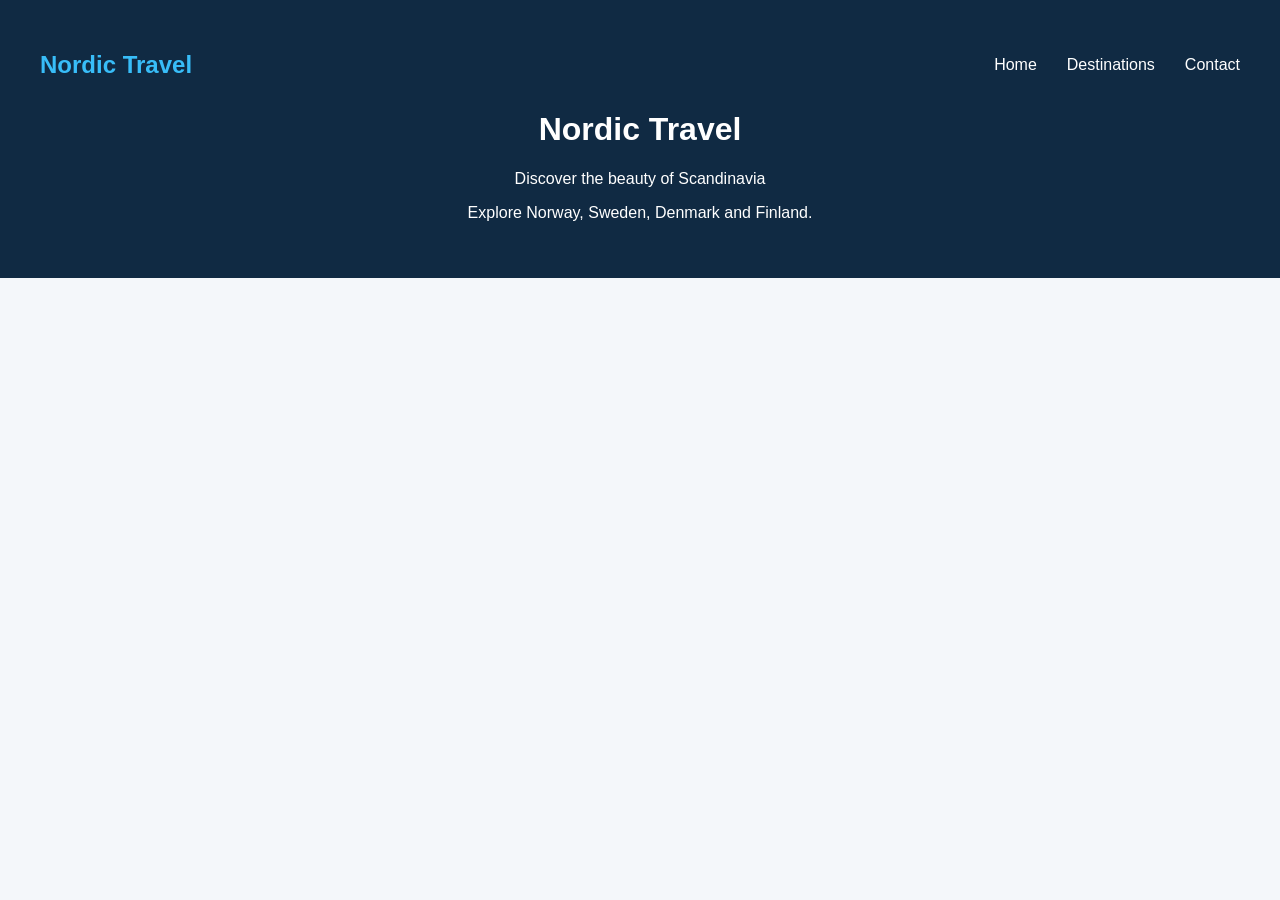
==== index.html @ cf6d8dc2 "Add responsive navigation bar" ====
<!DOCTYPE html>
<html lang="en">
<head>
    <meta charset="UTF-8">
    <meta name="viewport" content="width=device-width, initial-scale=1.0">
    <title>Nordic Travel</title>
    <link rel="stylesheet" href="style.css">
</head>
<body>
    <header>
       
        <nav class="navbar">
    <a href="#" class="logo">Nordic Travel</a>

    <ul class="nav-links">
        <li><a href="#">Home</a></li>
        <li><a href="#">Destinations</a></li>
        <li><a href="#">Contact</a></li>
    </ul>
</nav>
         <h1>Nordic Travel</h1>
        <p>Discover the beauty of Scandinavia</p>
        <p>Explore Norway, Sweden, Denmark and Finland.</p>
    </header>
</body>
</html>
---- style.css ----
body {
    background-color: #f4f7fa;
    font-family: Arial, sans-serif;
    margin: 0;
}

header {
    background-color: #102a43;
    color: white;
    padding: 40px;
    text-align: center;
}
.navbar {
    display: flex;
    justify-content: space-between;
    align-items: center;
}

.logo {
    color: #38bdf8;
    font-size: 24px;
    font-weight: bold;
    text-decoration: none;
}

.nav-links {
    display: flex;
    gap: 30px;
    list-style: none;
}

.nav-links a {
    color: white;
    text-decoration: none;
}
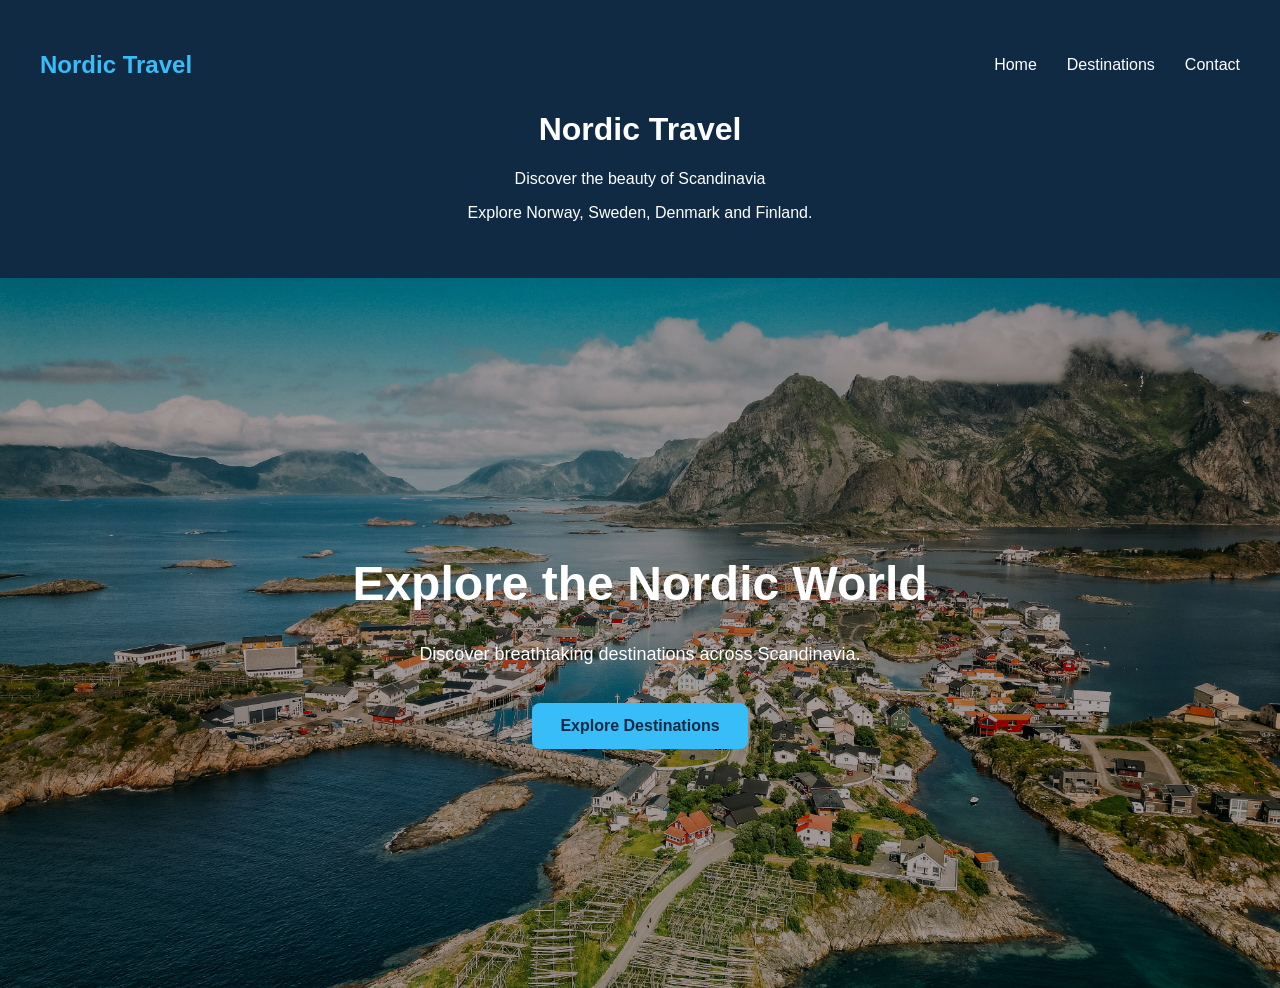
==== commit 6ecdf956: "Add hero section with background image and button" ====
--- a/index.html
+++ b/index.html
@@ -22,5 +22,17 @@
         <p>Discover the beauty of Scandinavia</p>
         <p>Explore Norway, Sweden, Denmark and Finland.</p>
     </header>
+
+    <main>
+    <section class="hero">
+        <h1>Explore the Nordic World</h1>
+        <p>Discover breathtaking destinations across Scandinavia.</p>
+        <a href="#destinations" class="hero-btn">
+            Explore Destinations
+        </a>
+    </section>
+</main>
+
+
 </body>
 </html>
--- a/style.css
+++ b/style.css
@@ -32,4 +32,60 @@
 .nav-links a {
     color: white;
     text-decoration: none;
+}
+
+@media (max-width: 600px) {
+    .navbar {
+        flex-direction: column;
+        gap: 15px;
+    }
+
+    .nav-links {
+        padding: 0;
+        gap: 15px;
+    }
+}
+
+.hero {
+    min-height: 70vh;
+    background: linear-gradient(
+        rgba(0, 0, 0, 0.35),
+        rgba(0, 0, 0, 0.35)
+    ), url("images/norway.jpg");
+
+    background-size: cover;
+    background-position: center;
+
+    display: flex;
+    flex-direction: column;
+    justify-content: center;
+    align-items: center;
+    text-align: center;
+
+    color: white;
+    padding: 40px 20px;
+}
+
+.hero h1 {
+    font-size: 48px;
+    margin-bottom: 15px;
+}
+
+.hero p {
+    font-size: 18px;
+}
+
+.hero-btn {
+    background-color: #38bdf8;
+    color: #102a43;
+    padding: 14px 28px;
+    border-radius: 8px;
+    text-decoration: none;
+    font-weight: bold;
+    margin-top: 20px;
+    transition: background-color 0.3s ease;
+}
+
+.hero-btn:hover {
+    background-color: #0ea5e9;
 }
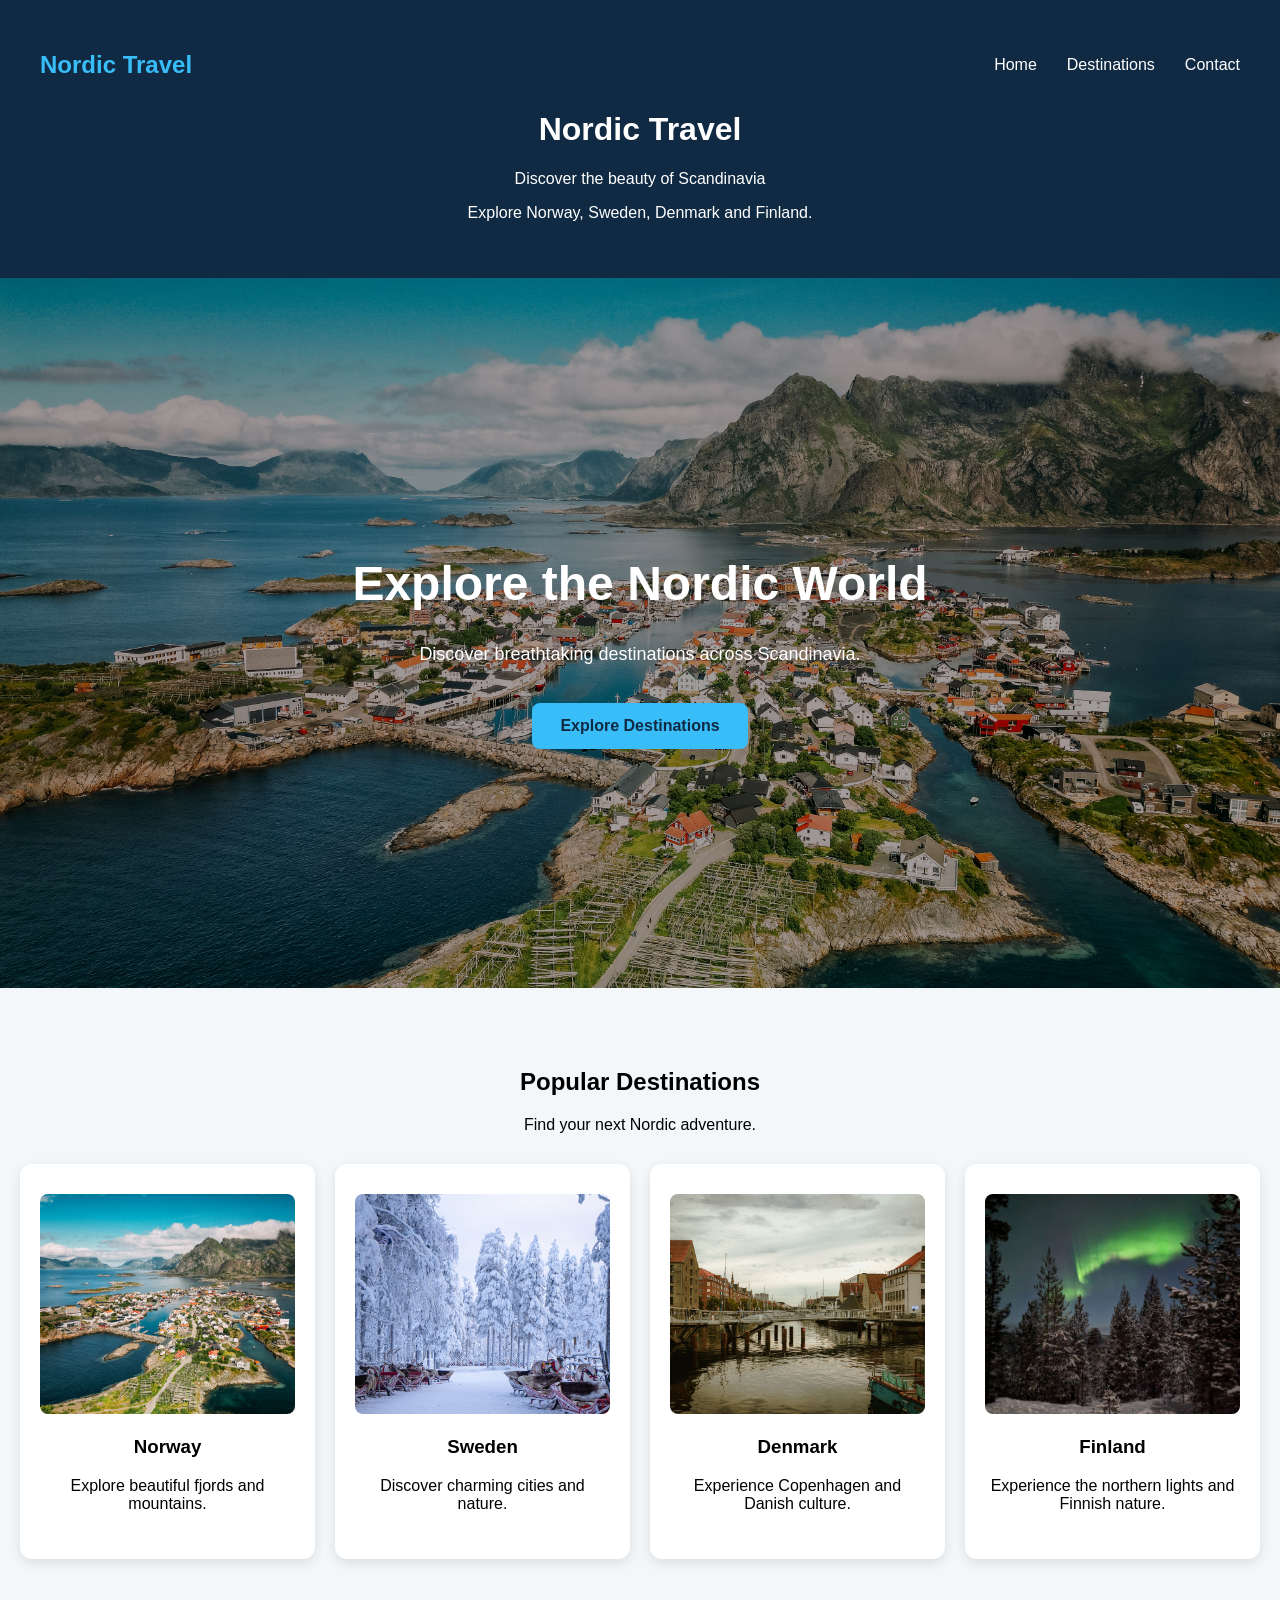
==== commit d8429968: "Add destination cards with images and hover effects" ====
--- a/index.html
+++ b/index.html
@@ -31,6 +31,36 @@
             Explore Destinations
         </a>
     </section>
+    <section id="destinations" class="destinations">
+    <h2>Popular Destinations</h2>
+    <p>Find your next Nordic adventure.</p>
+
+    <div class="destination-grid">
+        <article class="destination-card">
+            <img src="images/norway.jpg" alt="Norwegian fjord landscape">
+            <h3>Norway</h3>
+            <p>Explore beautiful fjords and mountains.</p>
+        </article>
+
+        <article class="destination-card">
+             <img src="images/sweden.jpg" alt="Stockholm city in Sweden">
+            <h3>Sweden</h3>
+            <p>Discover charming cities and nature.</p>
+        </article>
+
+        <article class="destination-card">
+                <img src="images/denmark.jpg" alt="Copenhagen in Denmark">
+            <h3>Denmark</h3>
+            <p>Experience Copenhagen and Danish culture.</p>
+        </article>
+
+        <article class="destination-card">
+        <img src="images/finland.jpg" alt="Finnish winter landscape">
+        <h3>Finland</h3>
+        <p>Experience the northern lights and Finnish nature.</p>
+    </article>
+    </div>
+</section>
 </main>
 
 
--- a/style.css
+++ b/style.css
@@ -88,4 +88,53 @@
 
 .hero-btn:hover {
     background-color: #0ea5e9;
+}
+
+.destinations {
+    padding: 60px 20px;
+    text-align: center;
+    background-color: #f4f7fa;
+}
+
+.destination-grid {
+    display: grid;
+    grid-template-columns: repeat(4, 1fr);
+    gap: 20px;
+    margin-top: 30px;
+}
+
+.destination-card {
+    background-color: white;
+    padding: 30px 20px;
+    border-radius: 12px;
+    box-shadow: 0 4px 12px rgba(0, 0, 0, 0.1);
+}
+
+@media (max-width: 900px) {
+    .destination-grid {
+        grid-template-columns: repeat(2, 1fr);
+    }
+}
+
+@media (max-width: 600px) {
+    .destination-grid {
+        grid-template-columns: 1fr;
+    }
+}
+
+.destination-card img {
+    width: 100%;
+    height: 220px;
+    object-fit: cover;
+    border-radius: 8px;
+}
+
+.destination-card {
+    transition: transform 0.3s ease, box-shadow 0.3s ease;
+    cursor: pointer;
+}
+
+.destination-card:hover {
+    transform: translateY(-8px);
+    box-shadow: 0 12px 24px rgba(0, 0, 0, 0.2);
 }
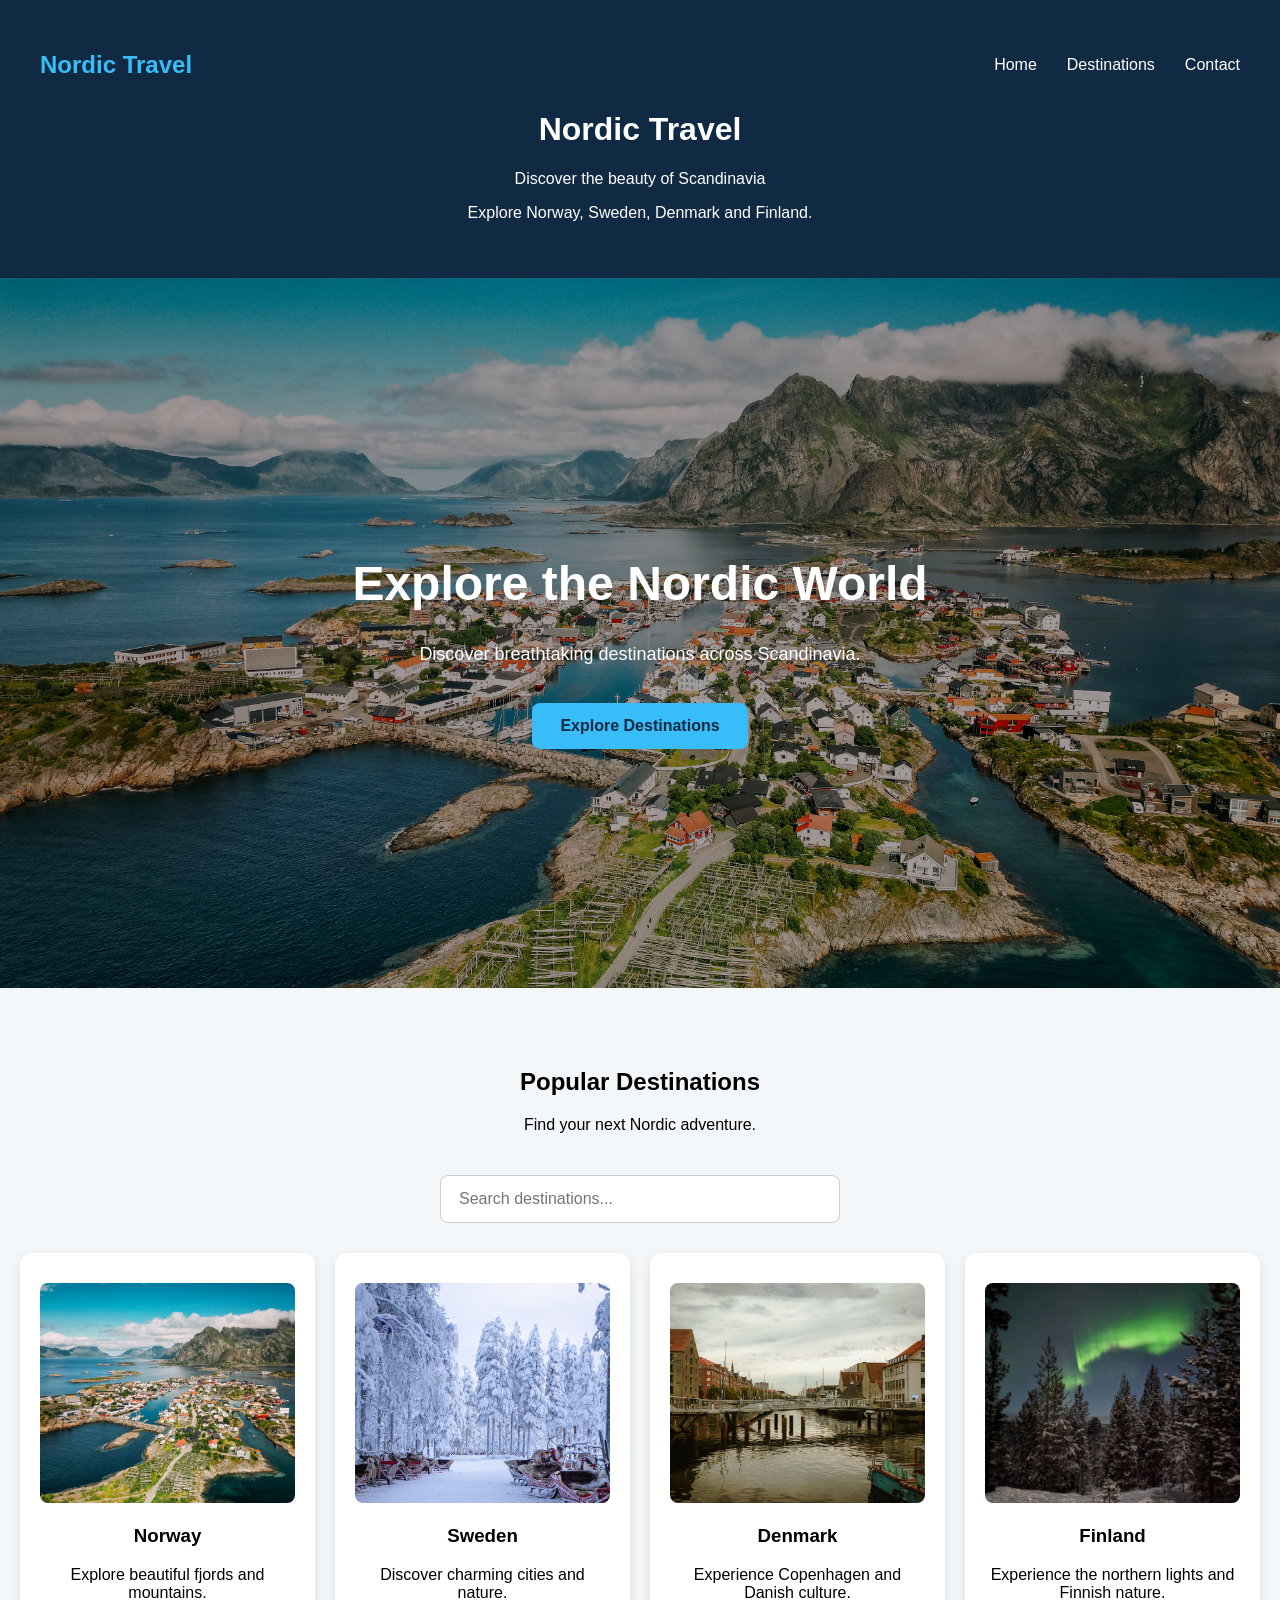
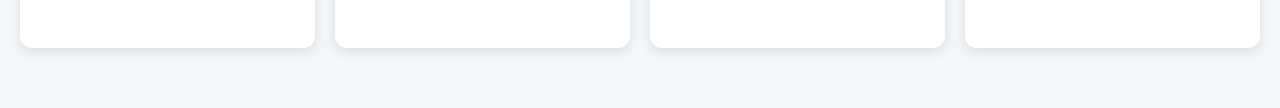
==== commit aece43d6: "Add destination search and empty state" ====
--- a/index.html
+++ b/index.html
@@ -35,6 +35,13 @@
     <h2>Popular Destinations</h2>
     <p>Find your next Nordic adventure.</p>
 
+    <input
+    type="search"
+    id="searchInput"
+    placeholder="Search destinations..."
+    aria-label="Search destinations"
+      >
+
     <div class="destination-grid">
         <article class="destination-card">
             <img src="images/norway.jpg" alt="Norwegian fjord landscape">
@@ -60,9 +67,14 @@
         <p>Experience the northern lights and Finnish nature.</p>
     </article>
     </div>
+   
+    <p id="noResults" hidden>
+    No destinations found. Try another country.
+</p>
+
 </section>
 </main>
 
-
+<script src="script.js"></script>
 </body>
 </html>
--- a/style.css
+++ b/style.css
@@ -137,4 +137,19 @@
 .destination-card:hover {
     transform: translateY(-8px);
     box-shadow: 0 12px 24px rgba(0, 0, 0, 0.2);
+}
+
+#searchInput {
+    width: 100%;
+    max-width: 400px;
+    padding: 14px 18px;
+    margin-top: 25px;
+    border: 1px solid #ccc;
+    border-radius: 8px;
+    font-size: 16px;
+}
+
+#searchInput:focus {
+    outline: 2px solid #38bdf8;
+    border-color: #38bdf8;
 }
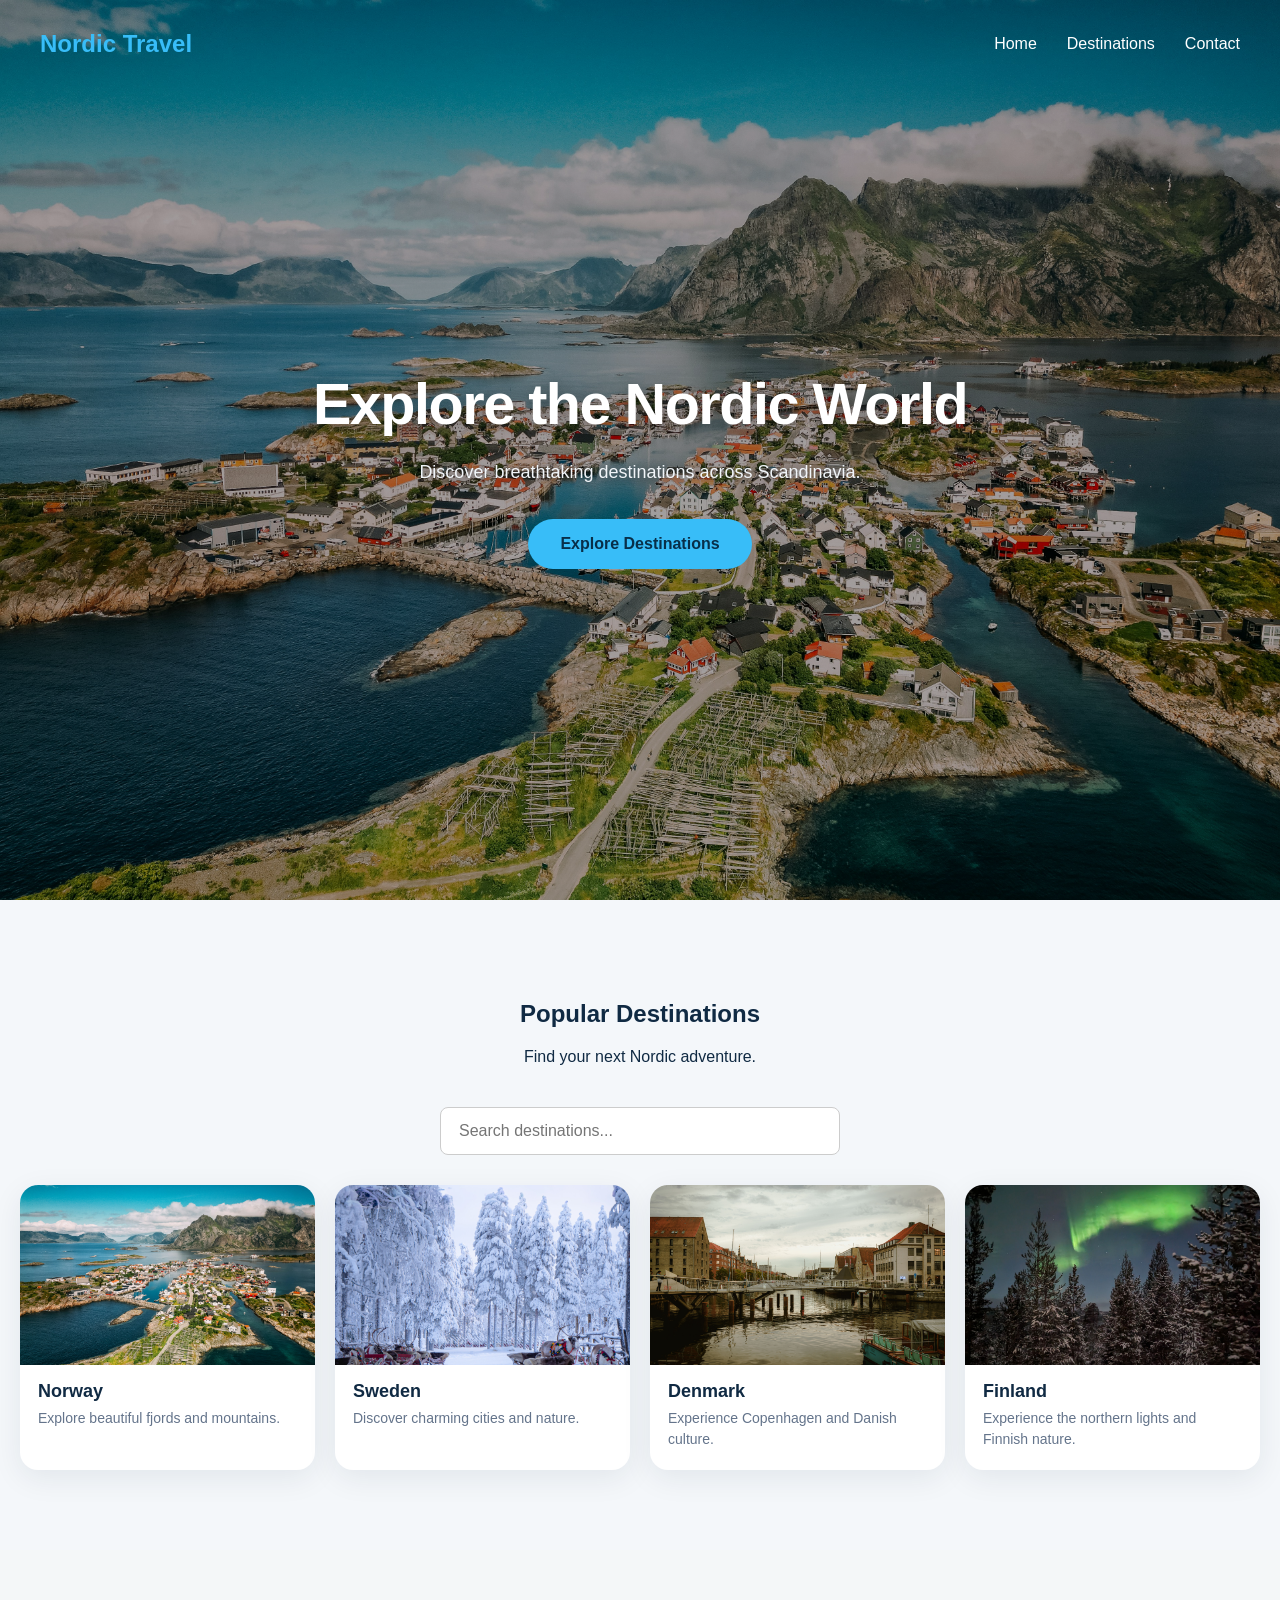
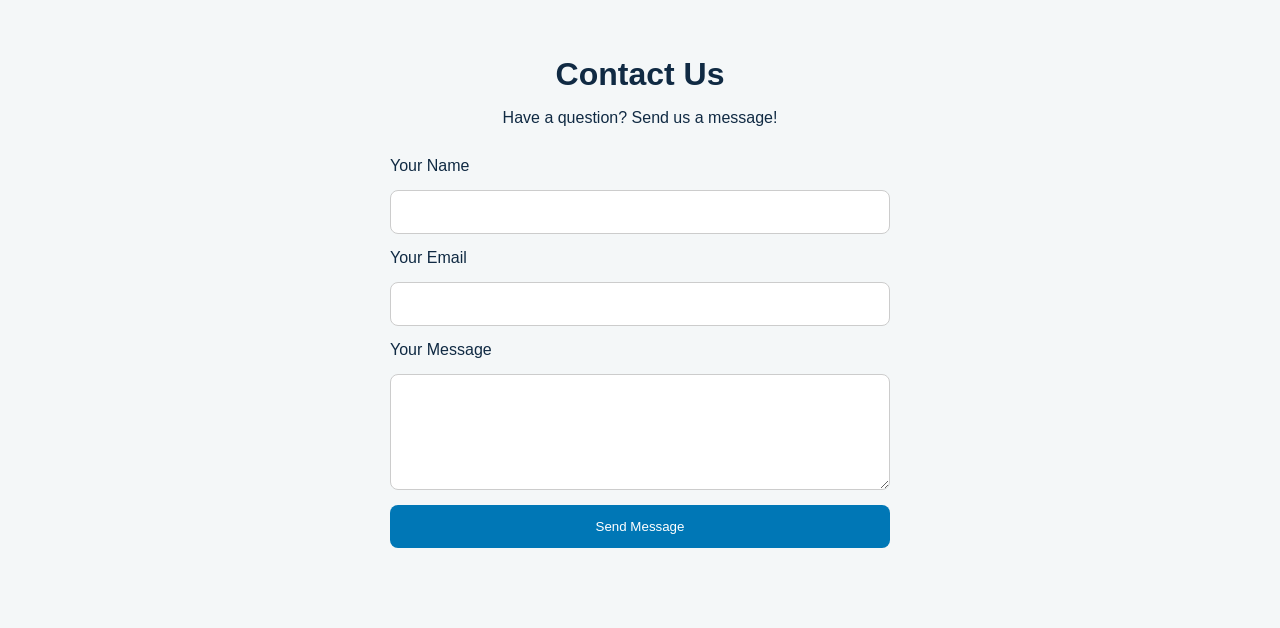
==== commit b6e0c014: "Add destination search, contact form and improve UI" ====
--- a/index.html
+++ b/index.html
@@ -18,9 +18,6 @@
         <li><a href="#">Contact</a></li>
     </ul>
 </nav>
-         <h1>Nordic Travel</h1>
-        <p>Discover the beauty of Scandinavia</p>
-        <p>Explore Norway, Sweden, Denmark and Finland.</p>
     </header>
 
     <main>
@@ -73,6 +70,28 @@
 </p>
 
 </section>
+
+<section id="contact" class="contact">
+    <h2>Contact Us</h2>
+    <p>Have a question? Send us a message!</p>
+
+    <form id="contactForm">
+        <label for="name">Your Name</label>
+        <input type="text" id="name" required>
+
+        <label for="email">Your Email</label>
+        <input type="email" id="email" required>
+
+        <label for="message">Your Message</label>
+        <textarea id="message" rows="5" required></textarea>
+
+        <button type="submit">Send Message</button>
+    </form>
+    
+    <p id="formSuccess" hidden>
+    Thank you! Your message has been received.
+</p>
+</section>
 </main>
 
 <script src="script.js"></script>
--- a/style.css
+++ b/style.css
@@ -1,15 +1,31 @@
+
+/* GENERAL */
+* {
+    box-sizing: border-box;
+}
+
+html {
+    scroll-behavior: smooth;
+}
+
 body {
+    margin: 0;
+    font-family: Arial, sans-serif;
     background-color: #f4f7fa;
-    font-family: Arial, sans-serif;
-    margin: 0;
-}
-
+    color: #102a43;
+}
+
+/* NAVIGATION */
 header {
-    background-color: #102a43;
-    color: white;
-    padding: 40px;
-    text-align: center;
-}
+    position: absolute;
+    top: 0;
+    left: 0;
+    width: 100%;
+    z-index: 10;
+    padding: 30px 40px;
+    background: transparent;
+}
+
 .navbar {
     display: flex;
     justify-content: space-between;
@@ -26,32 +42,30 @@
 .nav-links {
     display: flex;
     gap: 30px;
+    padding: 0;
+    margin: 0;
     list-style: none;
 }
 
 .nav-links a {
     color: white;
     text-decoration: none;
-}
-
-@media (max-width: 600px) {
-    .navbar {
-        flex-direction: column;
-        gap: 15px;
-    }
-
-    .nav-links {
-        padding: 0;
-        gap: 15px;
-    }
-}
-
+    transition: color 0.3s ease;
+}
+
+.nav-links a:hover {
+    color: #38bdf8;
+}
+
+/* HERO */
 .hero {
-    min-height: 70vh;
-    background: linear-gradient(
-        rgba(0, 0, 0, 0.35),
-        rgba(0, 0, 0, 0.35)
-    ), url("images/norway.jpg");
+    min-height: 100vh;
+    background:
+        linear-gradient(
+            rgba(0, 0, 0, 0.35),
+            rgba(0, 0, 0, 0.35)
+        ),
+        url("images/norway.jpg");
 
     background-size: cover;
     background-position: center;
@@ -60,85 +74,102 @@
     flex-direction: column;
     justify-content: center;
     align-items: center;
+
+    padding: 120px 24px 80px;
     text-align: center;
-
     color: white;
-    padding: 40px 20px;
 }
 
 .hero h1 {
-    font-size: 48px;
-    margin-bottom: 15px;
+    font-size: clamp(36px, 4.5vw, 64px);
+    font-weight: 700;
+    line-height: 1.15;
+    letter-spacing: -1.5px;
+    max-width: 900px;
+    margin: 0 0 20px;
+    text-shadow: 0 3px 18px rgba(0, 0, 0, 0.35);
 }
 
 .hero p {
     font-size: 18px;
+    line-height: 1.7;
+    color: #f1f5f9;
+    margin: 0 0 32px;
+    text-shadow: 0 2px 10px rgba(0, 0, 0, 0.45);
 }
 
 .hero-btn {
+    display: inline-block;
+    padding: 16px 32px;
+    border-radius: 50px;
     background-color: #38bdf8;
-    color: #102a43;
-    padding: 14px 28px;
-    border-radius: 8px;
+    color: #082f49;
+    font-weight: 700;
     text-decoration: none;
-    font-weight: bold;
-    margin-top: 20px;
-    transition: background-color 0.3s ease;
+    transition: all 0.3s ease;
 }
 
 .hero-btn:hover {
-    background-color: #0ea5e9;
-}
-
+    background-color: white;
+    transform: translateY(-3px);
+    box-shadow: 0 10px 25px rgba(0, 0, 0, 0.2);
+}
+
+/* DESTINATIONS */
 .destinations {
-    padding: 60px 20px;
+    padding: 80px 20px;
     text-align: center;
     background-color: #f4f7fa;
 }
 
 .destination-grid {
     display: grid;
-    grid-template-columns: repeat(4, 1fr);
+    grid-template-columns: repeat(4, minmax(0, 1fr));
     gap: 20px;
     margin-top: 30px;
 }
 
 .destination-card {
-    background-color: white;
-    padding: 30px 20px;
-    border-radius: 12px;
-    box-shadow: 0 4px 12px rgba(0, 0, 0, 0.1);
-}
-
-@media (max-width: 900px) {
-    .destination-grid {
-        grid-template-columns: repeat(2, 1fr);
-    }
-}
-
-@media (max-width: 600px) {
-    .destination-grid {
-        grid-template-columns: 1fr;
-    }
+    min-width: 0;
+    overflow: hidden;
+    background: #ffffff;
+    border-radius: 18px;
+    box-shadow: 0 8px 30px rgba(16, 42, 67, 0.08);
+    text-align: left;
+    transition: transform 0.3s ease, box-shadow 0.3s ease;
 }
 
 .destination-card img {
-    width: 100%;
-    height: 220px;
+    display: block;
+    width: 100%;
+    height: 180px;
     object-fit: cover;
-    border-radius: 8px;
-}
-
-.destination-card {
-    transition: transform 0.3s ease, box-shadow 0.3s ease;
-    cursor: pointer;
+    transition: transform 0.5s ease;
+}
+
+.destination-card h3 {
+    font-size: 18px;
+    color: #102a43;
+    margin: 16px 18px 6px;
+}
+
+.destination-card p {
+    font-size: 14px;
+    line-height: 1.5;
+    color: #64748b;
+    margin: 0 18px 20px;
 }
 
 .destination-card:hover {
-    transform: translateY(-8px);
-    box-shadow: 0 12px 24px rgba(0, 0, 0, 0.2);
-}
-
+    transform: translateY(-4px);
+     box-shadow: 0 10px 25px rgba(16, 42, 67, 0.12);
+}
+
+.destination-card:hover img {
+    transform: scale(1.02);
+}
+
+/* SEARCH */
 #searchInput {
     width: 100%;
     max-width: 400px;
@@ -152,4 +183,80 @@
 #searchInput:focus {
     outline: 2px solid #38bdf8;
     border-color: #38bdf8;
-}+}
+
+/* CONTACT */
+.contact {
+    padding: 80px 20px;
+    background-color: #f4f7f8;
+    text-align: center;
+}
+
+.contact h2 {
+    font-size: 32px;
+    margin-bottom: 15px;
+}
+
+.contact form {
+    max-width: 500px;
+    margin: 30px auto 0;
+    display: flex;
+    flex-direction: column;
+    gap: 15px;
+    text-align: left;
+}
+
+.contact input,
+.contact textarea {
+    width: 100%;
+    padding: 12px;
+    border: 1px solid #ccc;
+    border-radius: 8px;
+    font: inherit;
+}
+
+.contact button {
+    padding: 14px;
+    background-color: #0077b6;
+    color: white;
+    border: none;
+    border-radius: 8px;
+    cursor: pointer;
+    transition: background-color 0.3s ease;
+}
+
+.contact button:hover {
+    background-color: #005f8f;
+}
+
+/* RESPONSIVE */
+@media (max-width: 900px) {
+    .destination-grid {
+        grid-template-columns: repeat(2, minmax(0, 1fr));
+    }
+}
+
+@media (max-width: 600px) {
+    header {
+        padding: 20px;
+    }
+
+    .navbar {
+        flex-direction: column;
+        gap: 15px;
+    }
+
+    .nav-links {
+        gap: 15px;
+        flex-wrap: wrap;
+        justify-content: center;
+    }
+
+    .hero h1 {
+        letter-spacing: -0.5px;
+    }
+
+    .destination-grid {
+        grid-template-columns: 1fr;
+    }
+}
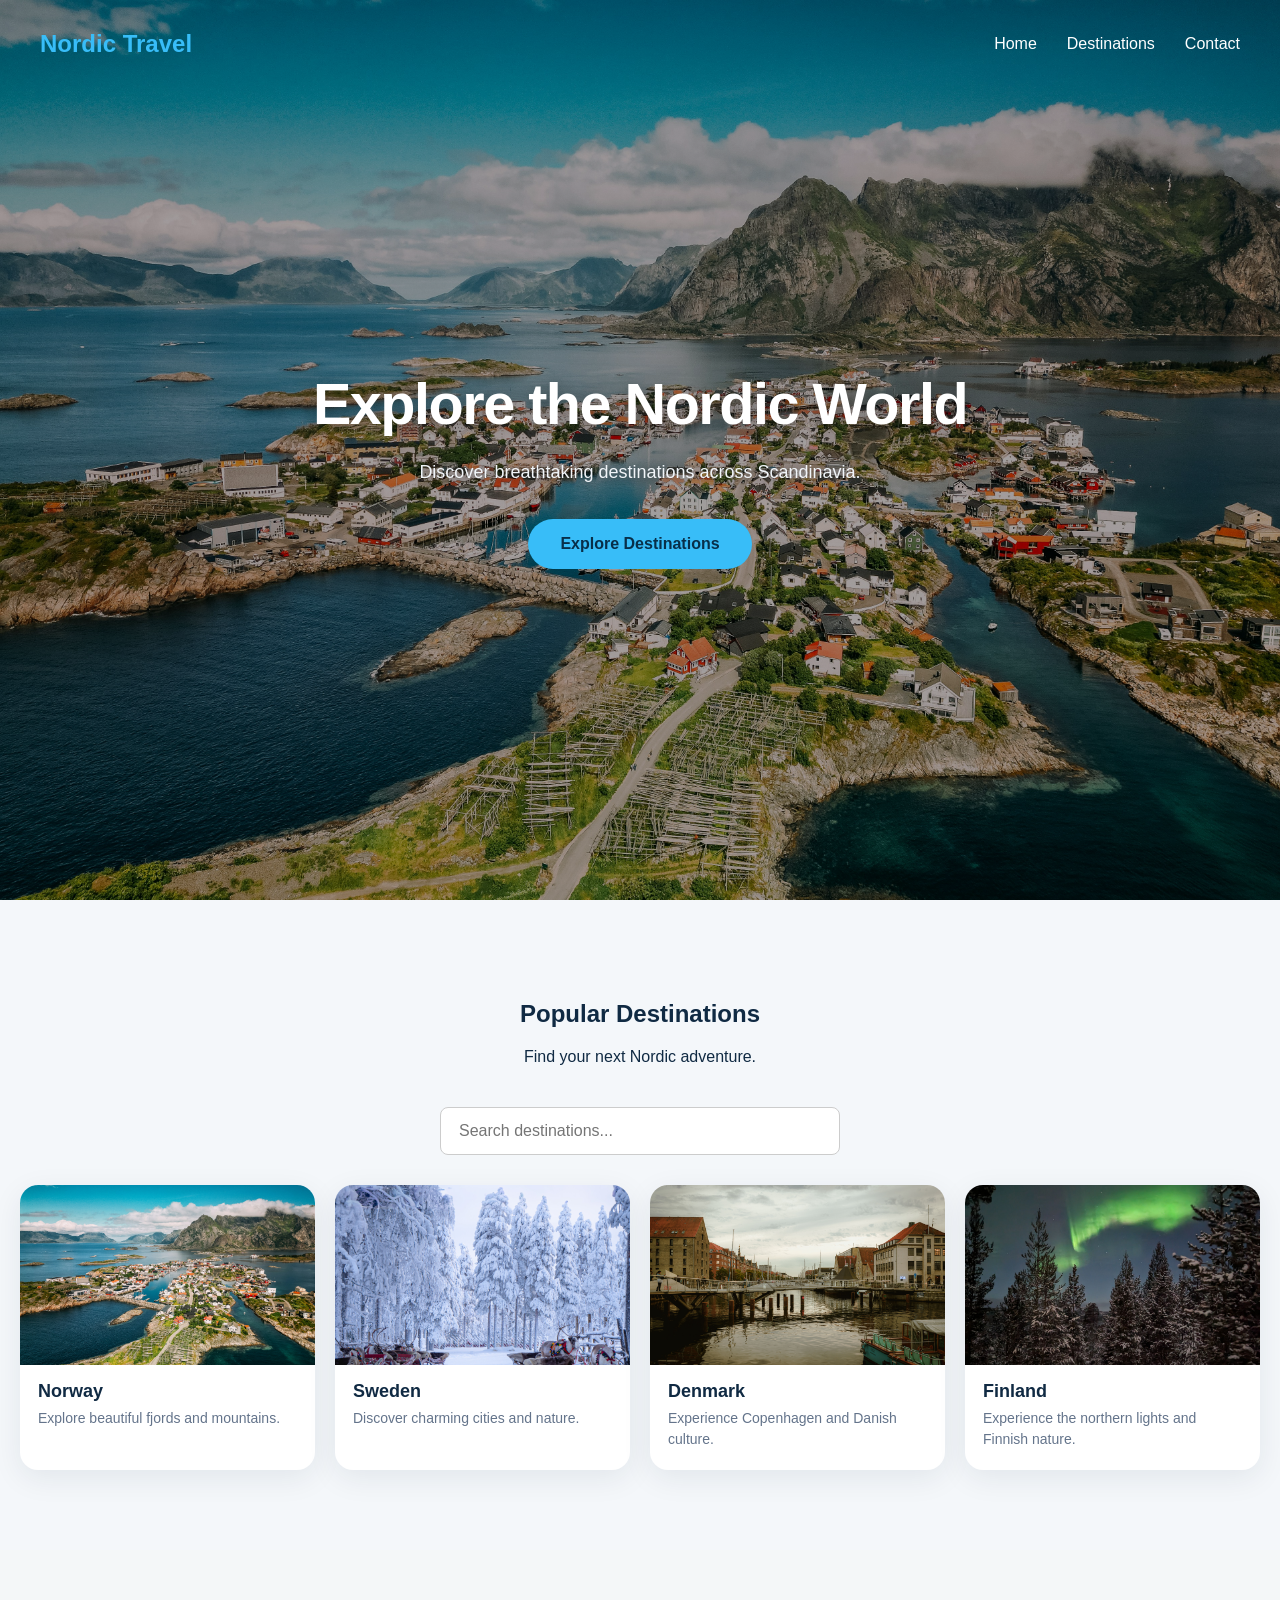
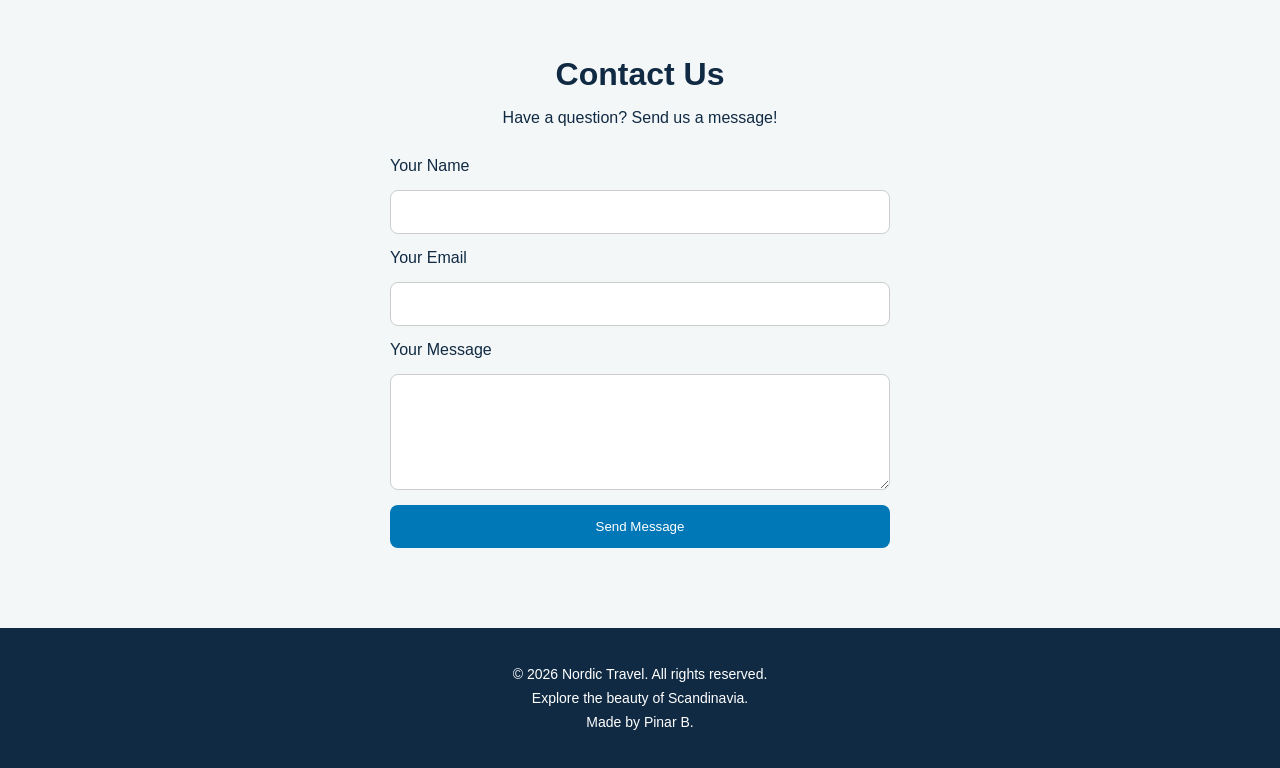
==== commit ad4e2496: "Complete Nordic Travel website" ====
--- a/index.html
+++ b/index.html
@@ -10,18 +10,18 @@
     <header>
        
         <nav class="navbar">
-    <a href="#" class="logo">Nordic Travel</a>
+    <a href="#home" class="logo">Nordic Travel</a>
 
     <ul class="nav-links">
-        <li><a href="#">Home</a></li>
-        <li><a href="#">Destinations</a></li>
-        <li><a href="#">Contact</a></li>
+        <li><a href="#home">Home</a></li>
+        <li><a href="#destinations">Destinations</a></li>
+        <li><a href="#contact">Contact</a></li>
     </ul>
 </nav>
     </header>
 
     <main>
-    <section class="hero">
+    <section id="home" class="hero">
         <h1>Explore the Nordic World</h1>
         <p>Discover breathtaking destinations across Scandinavia.</p>
         <a href="#destinations" class="hero-btn">
@@ -93,6 +93,11 @@
 </p>
 </section>
 </main>
+<footer class="footer">
+    <p>© 2026 Nordic Travel. All rights reserved.</p>
+    <p>Explore the beauty of Scandinavia.</p>
+     <p>Made by Pinar B.</p>
+</footer>
 
 <script src="script.js"></script>
 </body>
--- a/style.css
+++ b/style.css
@@ -260,3 +260,17 @@
         grid-template-columns: 1fr;
     }
 }
+
+
+/* FOOTER */
+.footer {
+    background-color: #102a43;
+    color: white;
+    text-align: center;
+    padding: 30px 20px;
+}
+
+.footer p {
+    font-size: 14px;
+    margin: 8px 0;
+}
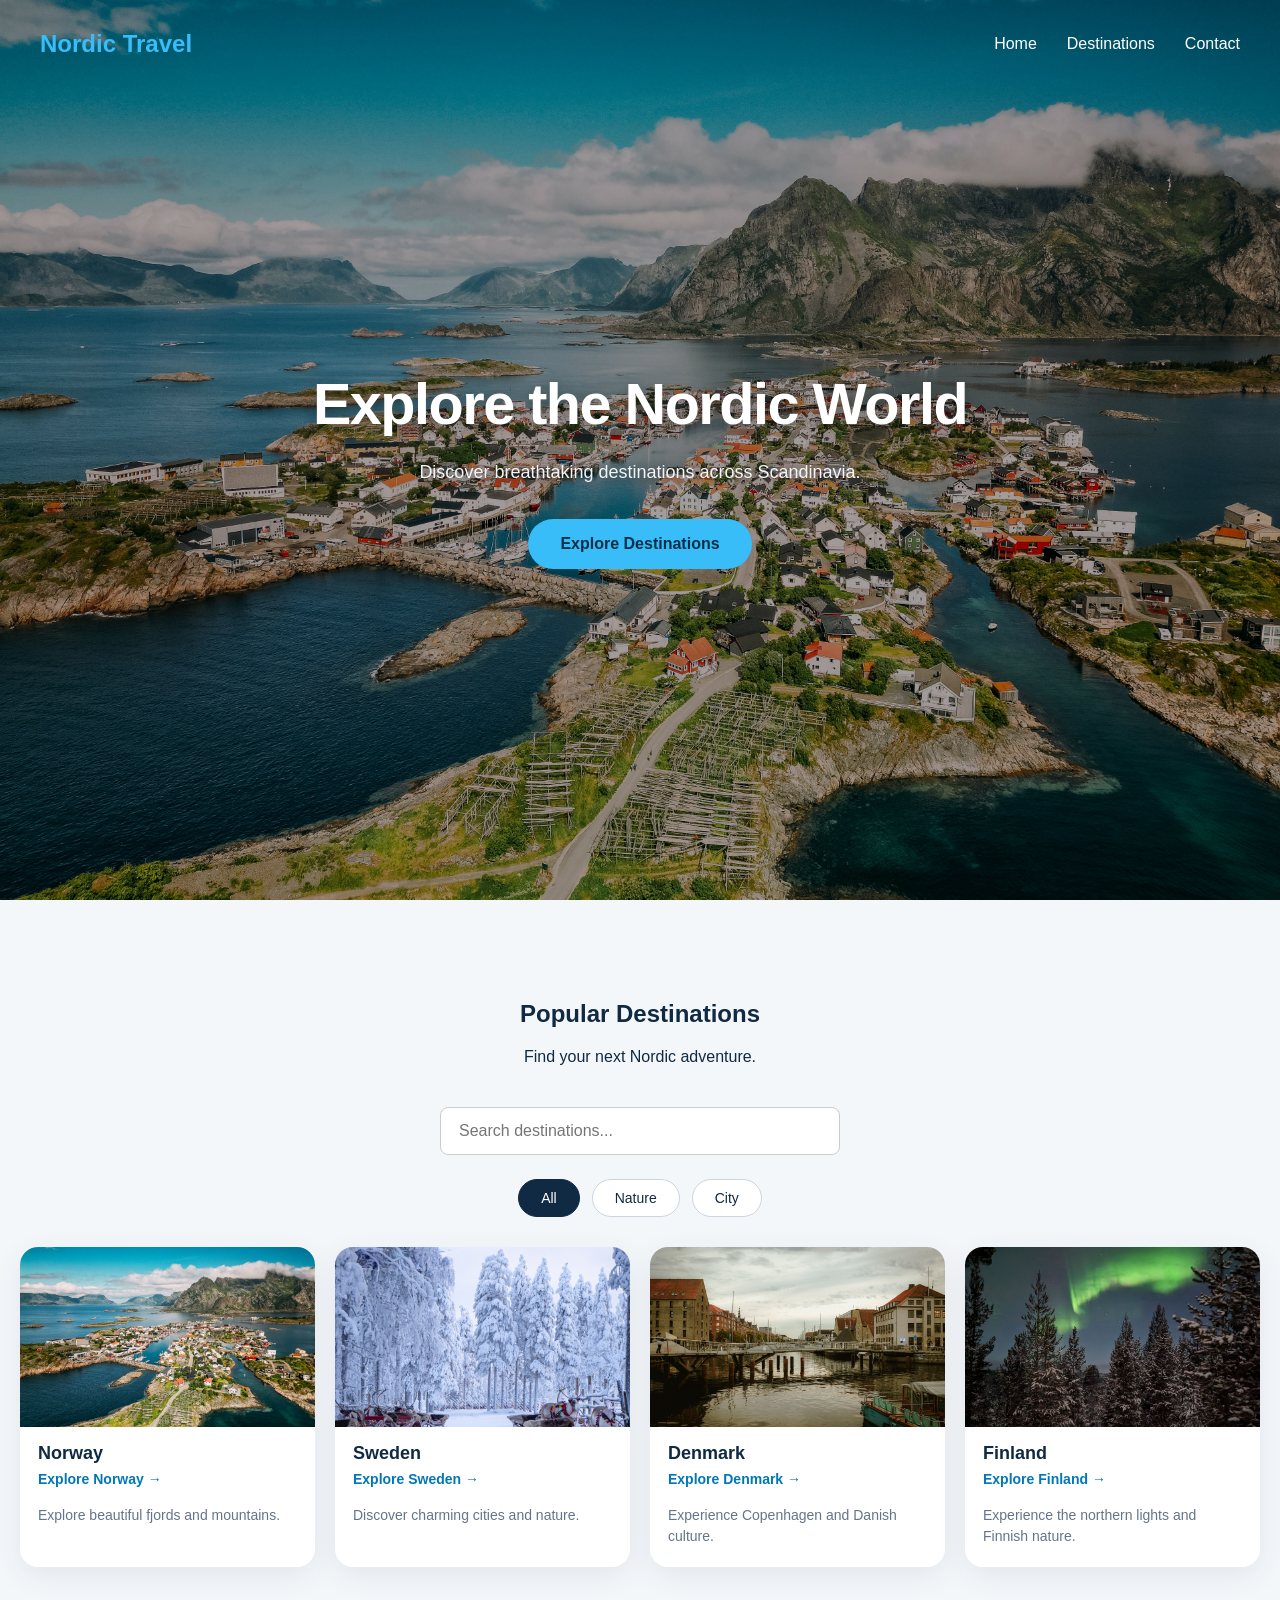
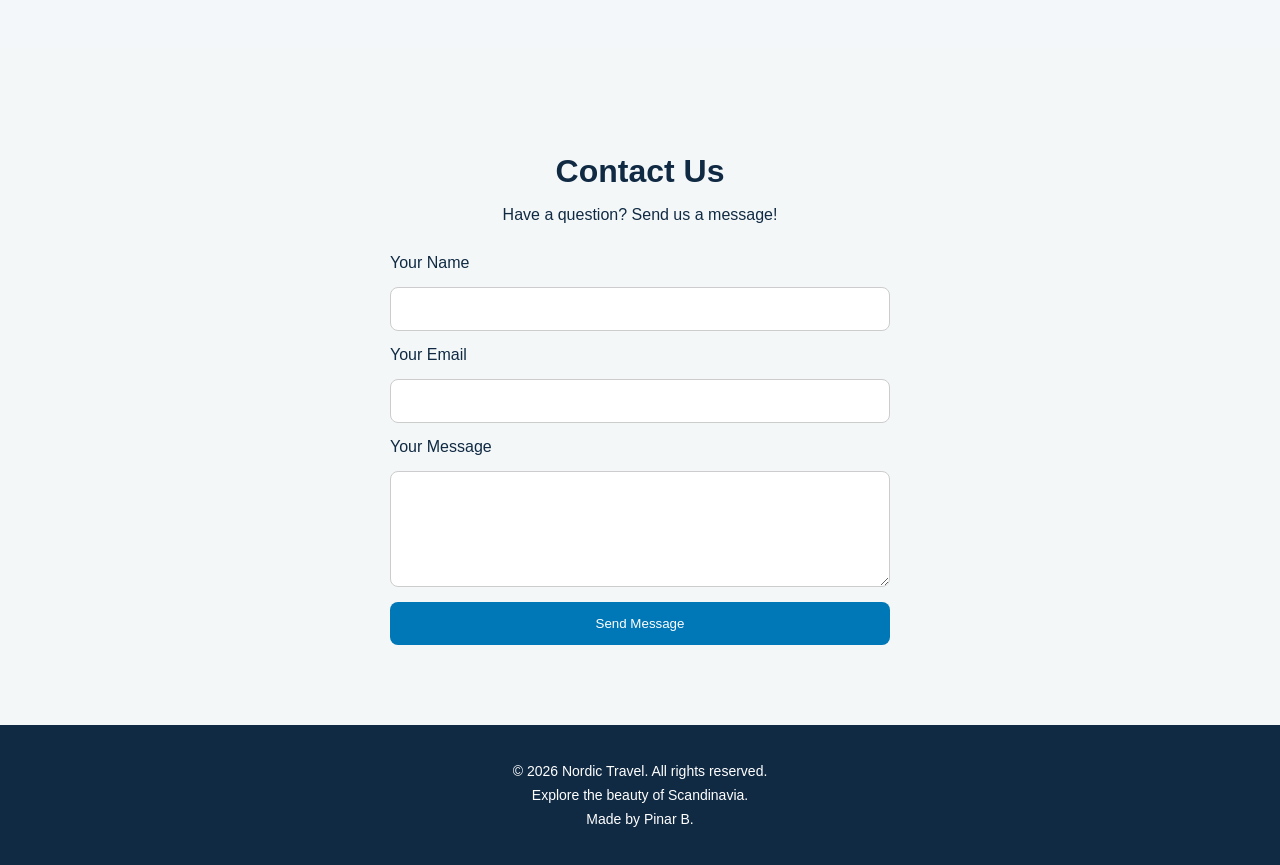
==== commit 97d3518c: "Add dynamic destination detail pages" ====
--- a/index.html
+++ b/index.html
@@ -39,28 +39,54 @@
     aria-label="Search destinations"
       >
 
+      <div class="filter-buttons">
+    <button type="button" class="filter-btn active" data-filter="all">
+        All
+    </button>
+
+    <button type="button" class="filter-btn" data-filter="nature">
+        Nature
+    </button>
+
+    <button type="button" class="filter-btn" data-filter="city">
+        City
+    </button>
+</div>
+
     <div class="destination-grid">
-        <article class="destination-card">
+        <article class="destination-card" data-category="nature">
             <img src="images/norway.jpg" alt="Norwegian fjord landscape">
             <h3>Norway</h3>
+            <a href="destination.html?country=norway" class="details-link">
+    Explore Norway →
+</a>
             <p>Explore beautiful fjords and mountains.</p>
         </article>
 
-        <article class="destination-card">
+        <article class="destination-card"  data-category="city">
              <img src="images/sweden.jpg" alt="Stockholm city in Sweden">
             <h3>Sweden</h3>
+            <a href="destination.html?country=sweden" class="details-link">
+    Explore Sweden →
+</a>
             <p>Discover charming cities and nature.</p>
         </article>
 
-        <article class="destination-card">
+        <article class="destination-card"  data-category="city">
                 <img src="images/denmark.jpg" alt="Copenhagen in Denmark">
             <h3>Denmark</h3>
+            <a href="destination.html?country=denmark" class="details-link">
+    Explore Denmark →
+</a>
             <p>Experience Copenhagen and Danish culture.</p>
         </article>
 
-        <article class="destination-card">
+        <article class="destination-card" data-category="nature">
         <img src="images/finland.jpg" alt="Finnish winter landscape">
         <h3>Finland</h3>
+        <a href="destination.html?country=finland" class="details-link">
+    Explore Finland →
+</a>
         <p>Experience the northern lights and Finnish nature.</p>
     </article>
     </div>
--- a/style.css
+++ b/style.css
@@ -273,4 +273,73 @@
 .footer p {
     font-size: 14px;
     margin: 8px 0;
+}
+
+/* DESTINATION FILTERS */
+.filter-buttons {
+    display: flex;
+    justify-content: center;
+    flex-wrap: wrap;
+    gap: 12px;
+    margin-top: 24px;
+}
+
+.filter-btn {
+    padding: 10px 22px;
+    border: 1px solid #cbd5e1;
+    border-radius: 30px;
+    background-color: white;
+    color: #102a43;
+    font-size: 14px;
+    cursor: pointer;
+    transition: all 0.3s ease;
+}
+
+.filter-btn:hover,
+.filter-btn.active {
+    background-color: #102a43;
+    color: white;
+    border-color: #102a43;
+}
+
+/* DESTINATION DETAILS LINKS */
+.details-link {
+    display: inline-block;
+    margin: 0 18px 18px;
+    color: #0077b6;
+    font-size: 14px;
+    font-weight: 600;
+    text-decoration: none;
+}
+
+.details-link:hover {
+    text-decoration: underline;
+}
+
+/* DESTINATION DETAILS PAGE */
+
+.details-page {
+    max-width: 1000px;
+    margin: 60px auto;
+    padding: 20px;
+}
+
+#destinationImage {
+    display: block;
+    width: 100%;
+    max-height: 400px;
+    object-fit: cover;
+    border-radius: 12px;
+    margin: 25px 0;
+}
+
+.details-page h1 {
+    font-size: 36px;
+    color: #102a43;
+}
+
+.details-page p {
+    font-size: 18px;
+    line-height: 1.7;
+    color: #475569;
 }
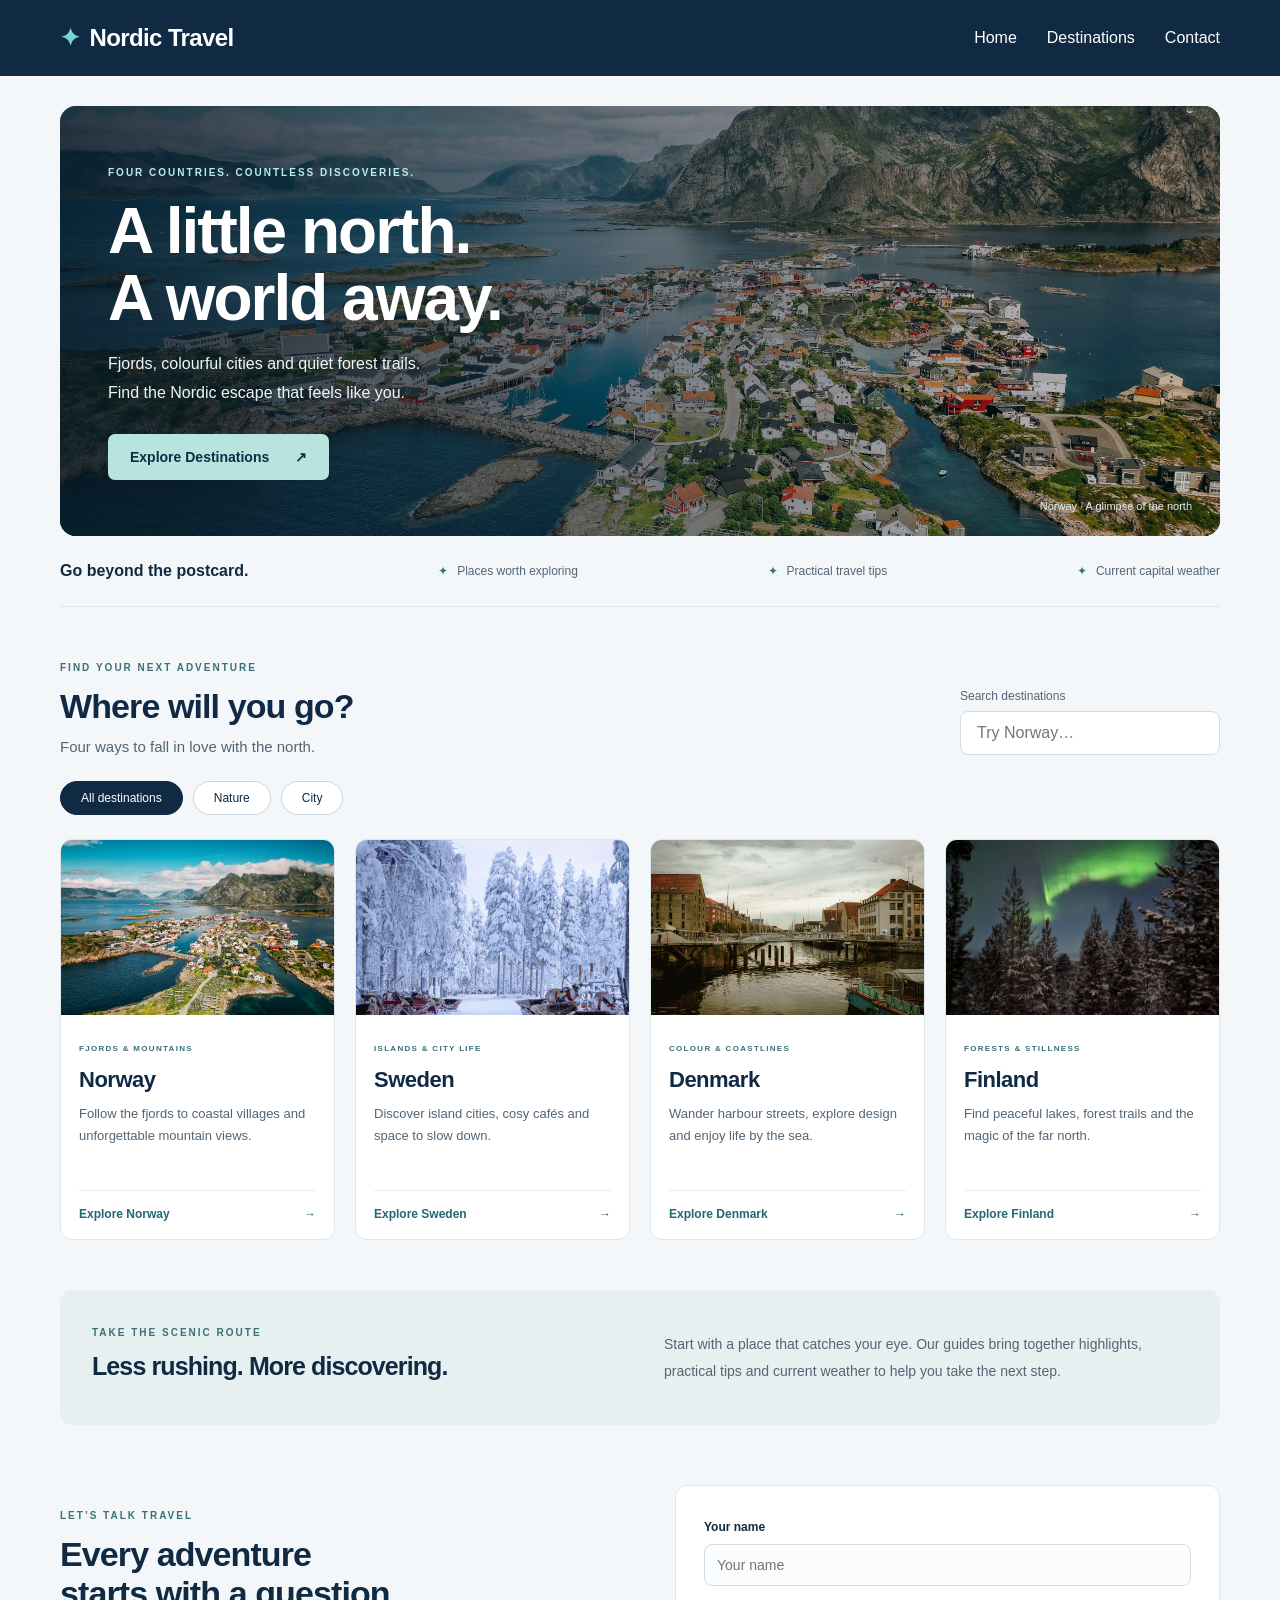
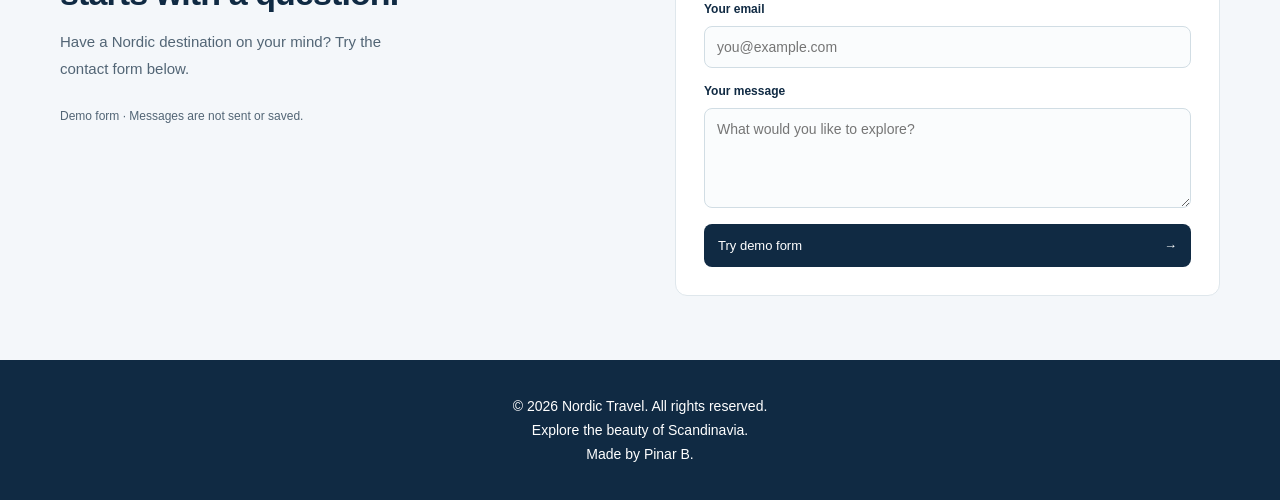
==== commit 32d22e82: "Redesign Nordic Travel pages and document project" ====
--- a/index.html
+++ b/index.html
@@ -3,128 +3,101 @@
 <head>
     <meta charset="UTF-8">
     <meta name="viewport" content="width=device-width, initial-scale=1.0">
-    <title>Nordic Travel</title>
+    <meta name="description" content="Find your next Nordic adventure. Explore Norway, Sweden, Denmark and Finland with destination guides, travel tips and current weather.">
+    <title>Nordic Travel | Find your next adventure</title>
     <link rel="stylesheet" href="style.css">
 </head>
-<body>
-    <header>
-       
-        <nav class="navbar">
-    <a href="#home" class="logo">Nordic Travel</a>
-
-    <ul class="nav-links">
-        <li><a href="#home">Home</a></li>
-        <li><a href="#destinations">Destinations</a></li>
-        <li><a href="#contact">Contact</a></li>
-    </ul>
-</nav>
-    </header>
-
-    <main>
-    <section id="home" class="hero">
-        <h1>Explore the Nordic World</h1>
-        <p>Discover breathtaking destinations across Scandinavia.</p>
-        <a href="#destinations" class="hero-btn">
-            Explore Destinations
-        </a>
+<body class="home-page">
+<a class="skip-link" href="#main">Skip to content</a>
+<header>
+    <nav class="navbar" aria-label="Main navigation">
+        <a href="#home" class="logo">Nordic Travel</a>
+        <ul class="nav-links">
+            <li><a href="#home" aria-current="page">Home</a></li>
+            <li><a href="#destinations">Destinations</a></li>
+            <li><a href="#contact">Contact</a></li>
+        </ul>
+    </nav>
+</header>
+<main id="main" class="home-main">
+    <section id="home" class="home-hero" aria-labelledby="homeTitle">
+        <img src="images/norway.jpg" alt="Coastal village and mountains in Norway" fetchpriority="high">
+        <div class="home-hero-copy">
+            <span class="eyebrow">FOUR COUNTRIES. COUNTLESS DISCOVERIES.</span>
+            <h1 id="homeTitle">A little north.<br>A world away.</h1>
+            <p>Fjords, colourful cities and quiet forest trails.<br class="desktop-break"> Find the Nordic escape that feels like you.</p>
+            <a href="#destinations" class="hero-btn">Explore Destinations <span aria-hidden="true">↗</span></a>
+        </div>
+        <span class="hero-location">Norway · A glimpse of the north</span>
     </section>
-    <section id="destinations" class="destinations">
-    <h2>Popular Destinations</h2>
-    <p>Find your next Nordic adventure.</p>
-
-    <input
-    type="search"
-    id="searchInput"
-    placeholder="Search destinations..."
-    aria-label="Search destinations"
-      >
-
-      <div class="filter-buttons">
-    <button type="button" class="filter-btn active" data-filter="all">
-        All
-    </button>
-
-    <button type="button" class="filter-btn" data-filter="nature">
-        Nature
-    </button>
-
-    <button type="button" class="filter-btn" data-filter="city">
-        City
-    </button>
-</div>
-
-    <div class="destination-grid">
-        <article class="destination-card" data-category="nature">
-            <img src="images/norway.jpg" alt="Norwegian fjord landscape">
-            <h3>Norway</h3>
-            <a href="destination.html?country=norway" class="details-link">
-    Explore Norway →
-</a>
-            <p>Explore beautiful fjords and mountains.</p>
-        </article>
-
-        <article class="destination-card"  data-category="city">
-             <img src="images/sweden.jpg" alt="Stockholm city in Sweden">
-            <h3>Sweden</h3>
-            <a href="destination.html?country=sweden" class="details-link">
-    Explore Sweden →
-</a>
-            <p>Discover charming cities and nature.</p>
-        </article>
-
-        <article class="destination-card"  data-category="city">
-                <img src="images/denmark.jpg" alt="Copenhagen in Denmark">
-            <h3>Denmark</h3>
-            <a href="destination.html?country=denmark" class="details-link">
-    Explore Denmark →
-</a>
-            <p>Experience Copenhagen and Danish culture.</p>
-        </article>
-
-        <article class="destination-card" data-category="nature">
-        <img src="images/finland.jpg" alt="Finnish winter landscape">
-        <h3>Finland</h3>
-        <a href="destination.html?country=finland" class="details-link">
-    Explore Finland →
-</a>
-        <p>Experience the northern lights and Finnish nature.</p>
-    </article>
+    <div class="home-intro" aria-label="Inside our guides">
+        <p>Go beyond the postcard.</p>
+        <span>Places worth exploring</span><span>Practical travel tips</span><span>Current capital weather</span>
     </div>
-   
-    <p id="noResults" hidden>
-    No destinations found. Try another country.
-</p>
-
-</section>
-
-<section id="contact" class="contact">
-    <h2>Contact Us</h2>
-    <p>Have a question? Send us a message!</p>
-
-    <form id="contactForm">
-        <label for="name">Your Name</label>
-        <input type="text" id="name" required>
-
-        <label for="email">Your Email</label>
-        <input type="email" id="email" required>
-
-        <label for="message">Your Message</label>
-        <textarea id="message" rows="5" required></textarea>
-
-        <button type="submit">Send Message</button>
-    </form>
-    
-    <p id="formSuccess" hidden>
-    Thank you! Your message has been received.
-</p>
-</section>
+    <section id="destinations" class="destinations" aria-labelledby="destinationsTitle">
+        <div class="section-heading"><div><span class="eyebrow">FIND YOUR NEXT ADVENTURE</span>
+            <h2 id="destinationsTitle">Where will you go?</h2>
+            <p>Four ways to fall in love with the north.</p></div>
+            <label class="search-box"><span>Search destinations</span><input type="search" id="searchInput" placeholder="Try Norway…" aria-label="Search destinations"></label>
+        </div>
+        <div class="filter-buttons" role="group" aria-label="Filter destinations">
+            <button type="button" class="filter-btn active" data-filter="all" aria-pressed="true">All destinations</button>
+            <button type="button" class="filter-btn" data-filter="nature" aria-pressed="false">Nature</button>
+            <button type="button" class="filter-btn" data-filter="city" aria-pressed="false">City</button>
+        </div>
+        <div class="destination-grid">
+            <article class="destination-card" data-category="nature">
+                <img src="images/norway.jpg" alt="Coastal village surrounded by Norwegian mountains" loading="lazy" width="600" height="440">
+                <div class="country-card-copy"><span class="eyebrow">FJORDS & MOUNTAINS</span><h3>Norway</h3>
+                    <p>Follow the fjords to coastal villages and unforgettable mountain views.</p><a href="destination.html?country=norway" class="details-link">Explore Norway <span aria-hidden="true">→</span></a>
+                </div>
+            </article>
+            <article class="destination-card" data-category="city">
+                <img src="images/sweden.jpg" alt="Snow-covered forest in Sweden" loading="lazy" width="600" height="440">
+                <div class="country-card-copy"><span class="eyebrow">ISLANDS & CITY LIFE</span><h3>Sweden</h3>
+                    <p>Discover island cities, cosy cafés and space to slow down.</p><a href="destination.html?country=sweden" class="details-link">Explore Sweden <span aria-hidden="true">→</span></a>
+                </div>
+            </article>
+            <article class="destination-card" data-category="city">
+                <img src="images/denmark.jpg" alt="Colourful waterfront buildings in Copenhagen" loading="lazy" width="600" height="440">
+                <div class="country-card-copy"><span class="eyebrow">COLOUR & COASTLINES</span><h3>Denmark</h3>
+                    <p>Wander harbour streets, explore design and enjoy life by the sea.</p><a href="destination.html?country=denmark" class="details-link">Explore Denmark <span aria-hidden="true">→</span></a>
+                </div>
+            </article>
+            <article class="destination-card" data-category="nature">
+                <img src="images/finland.jpg" alt="Northern lights above a snowy forest in Finland" loading="lazy" width="600" height="440">
+                <div class="country-card-copy"><span class="eyebrow">FORESTS & STILLNESS</span><h3>Finland</h3>
+                    <p>Find peaceful lakes, forest trails and the magic of the far north.</p><a href="destination.html?country=finland" class="details-link">Explore Finland <span aria-hidden="true">→</span></a>
+                </div>
+            </article>
+        </div>
+        <p id="noResults" role="status" hidden>No destinations found. Try another country or filter.</p>
+    </section>
+    <section class="travel-note" aria-labelledby="travelNoteTitle">
+        <div><span class="eyebrow">TAKE THE SCENIC ROUTE</span><h2 id="travelNoteTitle">Less rushing. More discovering.</h2></div>
+        <p>Start with a place that catches your eye. Our guides bring together highlights, practical tips and current weather to help you take the next step.</p>
+    </section>
+    <section id="contact" class="contact" aria-labelledby="contactTitle">
+        <div class="contact-copy"><span class="eyebrow">LET’S TALK TRAVEL</span><h2 id="contactTitle">Every adventure<br>starts with a question.</h2>
+            <p>Have a Nordic destination on your mind? Try the contact form below.</p>
+            <p class="form-note" id="contactNote">Demo form · Messages are not sent or saved.</p>
+        </div>
+        <div class="contact-panel">
+            <form id="contactForm" aria-describedby="contactNote">
+                <label for="name">Your name</label><input type="text" id="name" autocomplete="name" placeholder="Your name" required>
+                <label for="email">Your email</label><input type="email" id="email" autocomplete="email" placeholder="you@example.com" required>
+                <label for="message">Your message</label><textarea id="message" rows="4" placeholder="What would you like to explore?" required></textarea>
+                <button type="submit">Try demo form <span aria-hidden="true">→</span></button>
+            </form>
+            <p id="formSuccess" role="status" hidden>Demo complete. Your message has not been sent or saved.</p>
+        </div>
+    </section>
 </main>
 <footer class="footer">
     <p>© 2026 Nordic Travel. All rights reserved.</p>
     <p>Explore the beauty of Scandinavia.</p>
-     <p>Made by Pinar B.</p>
+    <p>Made by Pinar B.</p>
 </footer>
-
 <script src="script.js"></script>
 </body>
-</html>+</html>
--- a/style.css
+++ b/style.css
@@ -316,30 +316,100 @@
     text-decoration: underline;
 }
 
-/* DESTINATION DETAILS PAGE */
-
-.details-page {
-    max-width: 1000px;
-    margin: 60px auto;
-    padding: 20px;
-}
-
-#destinationImage {
-    display: block;
-    width: 100%;
-    max-height: 400px;
-    object-fit: cover;
-    border-radius: 12px;
-    margin: 25px 0;
-}
-
-.details-page h1 {
-    font-size: 36px;
-    color: #102a43;
-}
-
-.details-page p {
-    font-size: 18px;
-    line-height: 1.7;
-    color: #475569;
-}+/* Shared navigation and destination layout */
+header { position: relative; background: #102a43; padding: 24px 40px; }
+.navbar { max-width: 1160px; margin: auto; }
+.logo { color: #fff; letter-spacing: -.6px; }
+.logo::before { content: "✦"; color: #7dd3cf; margin-right: 10px; }
+.hero { min-height: 78vh; }
+a:focus-visible, button:focus-visible { outline: 3px solid #008a99; outline-offset: 5px; }
+.details-page { max-width: 1208px; margin: auto; padding: 30px 24px 64px; }
+.back-button { display: inline-block; margin: 0 0 26px; padding: 8px 0; color: #33556c; font-size: 14px; text-decoration: none; }
+.back-button:hover { text-decoration: underline; }
+.destination-hero { position: relative; min-height: 340px; display: flex; align-items: flex-end; overflow: hidden; border-radius: 16px; background: #102a43; }
+#destinationImage { position: absolute; inset: 0; width: 100%; height: 100%; object-fit: cover; }
+.destination-hero::after { content: ""; position: absolute; inset: 0; background: linear-gradient(90deg,rgba(5,25,39,.72),rgba(5,25,39,.12)),linear-gradient(0deg,rgba(5,25,39,.5),transparent); }
+.hero-copy { position: relative; z-index: 1; color: white; padding: 42px; max-width: 710px; }
+.eyebrow { font-size: 10px; font-weight: 700; letter-spacing: 2px; color: #387176; }
+.hero-copy .eyebrow { color: #b8eeeb; }
+.hero-copy h1 { font-size: clamp(36px,4.5vw,56px); letter-spacing: -1.5px; margin: 12px 0; line-height: 1.1; }
+.hero-copy p { margin: 0; font-size: 17px; line-height: 1.7; color: #f2f7fa; }
+.overview-grid { display: grid; grid-template-columns: 1.65fr 1fr; gap: 48px; margin: 42px 0 46px; align-items: start; }
+.details-page h2 { font-size: 26px; letter-spacing: -.6px; margin: 10px 0 18px; }
+.about-section p { color: #526575; line-height: 1.85; margin: 0; }
+.country-facts { display: flex; flex-wrap: wrap; gap: 28px; margin-top: 24px; }
+.country-facts dt { font-size: 11px; text-transform: uppercase; letter-spacing: 1px; color: #607685; }
+.country-facts dd { font-size: 14px; font-weight: 600; margin: 8px 0 0; }
+.weather-section { padding: 26px; border: 1px solid #d8e5e8; background: #eaf3f4; border-radius: 14px; }
+.weather-section h2 { font-size: 21px; margin-bottom: 8px; }
+#weatherLocation { color: #526575; font-size: 14px; margin: 0 0 16px; }
+#weatherInfo { line-height: 1.6; font-size: 14px; }
+.weather-temperature { font-size: 38px; font-weight: 700; display: block; color: #102a43; }
+.weather-meta { display: block; color: #526575; margin-top: 8px; font-size: 12px; }
+.weather-source { display: inline-block; margin-top: 18px; color: #35616c; font-size: 11px; }
+#weatherRetry { margin-top: 12px; padding: 8px 16px; border: 1px solid #35616c; border-radius: 6px; background: white; color: #102a43; cursor: pointer; }
+.places-grid,.tips-grid { display: grid; grid-template-columns: repeat(4,minmax(0,1fr)); gap: 20px; }
+.place-card,.tip-card { background: white; border: 1px solid #e0e7ed; border-radius: 12px; padding: 24px; }
+.place-number { display: inline-flex; width: 34px; height: 34px; align-items: center; justify-content: center; border-radius: 50%; background: #eaf3f4; color: #387176; font-size: 12px; font-weight: bold; }
+.place-card h3,.tip-card h3 { font-size: 17px; margin: 18px 0 10px; }
+.place-card p,.tip-card p { font-size: 14px; line-height: 1.7; color: #526575; margin: 0; }
+.place-card a { color: #216775; font-size: 12px; display: inline-block; margin-top: 18px; }
+.tips-section { margin-top: 42px; }
+.tip-card { background: #edf3f5; border-color: transparent; }
+.tip-card h3 { margin-top: 0; }
+[hidden] { display: none !important; }
+@media(max-width:900px) { .places-grid,.tips-grid { grid-template-columns: repeat(2,minmax(0,1fr)); } .overview-grid { gap: 24px; grid-template-columns: 1.2fr 1fr; } }
+@media(max-width:600px) { header { padding: 20px; } .details-page { padding: 22px 18px 42px; } .destination-hero { min-height: 300px; } .hero-copy { padding: 26px; } .overview-grid { grid-template-columns: 1fr; gap: 24px; margin: 30px 0; } .places-grid,.tips-grid { grid-template-columns: 1fr; gap: 14px; } .country-facts { gap: 22px; } }
+@media(prefers-reduced-motion:reduce) { html { scroll-behavior: auto; } *,*::before,*::after { transition: none !important; } }
+
+/* Home page — the same palette and rhythm as the country guides. */
+.skip-link { position: absolute; top: -80px; left: 20px; z-index: 30; background: white; color: #102a43; padding: 12px; border-radius: 4px; }
+.skip-link:focus { top: 12px; }
+.home-main { max-width: 1208px; padding: 30px 24px 64px; margin: auto; }
+.home-hero { min-height: 430px; position: relative; border-radius: 16px; overflow: hidden; display: flex; align-items: center; background: #102a43; color: white; }
+.home-hero > img { position: absolute; width: 100%; height: 100%; inset: 0; object-fit: cover; }
+.home-hero::after { content: ""; position: absolute; inset: 0; background: linear-gradient(90deg,rgba(5,25,39,.85),rgba(5,25,39,.2)); }
+.home-hero-copy { position: relative; z-index: 1; padding: 48px; }
+.home-hero .eyebrow { color: #b8eeeb; }
+.home-hero h1 { font-size: clamp(40px,5vw,64px); line-height: 1.05; letter-spacing: -2px; margin: 18px 0; }
+.home-hero p { font-size: 16px; color: #edf6f7; line-height: 1.8; margin: 0 0 26px; }
+.home-hero .hero-btn { background: #b8e4df; color: #102a43; border-radius: 7px; font-size: 14px; padding: 15px 22px; }
+.home-hero .hero-btn span { margin-left: 22px; }
+.hero-location { position: absolute; z-index: 1; bottom: 24px; right: 28px; font-size: 11px; color: #e2eeee; }
+.home-intro { display: flex; align-items: center; justify-content: space-between; gap: 20px; padding: 26px 0; border-bottom: 1px solid #dce5e9; font-size: 12px; color: #526575; }
+.home-intro p { font-size: 16px; font-weight: 600; color: #102a43; margin: 0; }
+.home-intro span::before { content: "✦"; color: #387176; margin-right: 9px; }
+.home-page .destinations { padding: 50px 0; text-align: left; }
+.section-heading { display: flex; justify-content: space-between; align-items: end; gap: 24px; }
+.home-page h2 { font-size: clamp(26px,3vw,34px); letter-spacing: -.9px; margin: 12px 0; }
+.section-heading p { color: #526575; font-size: 15px; margin: 0; }
+.search-box { font-size: 12px; color: #526575; display: block; min-width: 260px; }
+.home-page #searchInput { display: block; margin: 8px 0 0; padding: 12px 16px; border-color: #d1dde4; background: white; }
+.home-page .filter-buttons { justify-content: start; margin-top: 26px; gap: 10px; }
+.home-page .filter-btn { font-size: 12px; padding: 9px 20px; }
+.home-page .destination-grid { gap: 20px; margin-top: 24px; }
+.home-page .destination-card { border: 1px solid #dfe7ec; border-radius: 12px; box-shadow: none; }
+.home-page .destination-card img { height: 175px; }
+.country-card-copy { padding: 22px 18px 18px; }
+.country-card-copy .eyebrow { font-size: 8px; letter-spacing: 1.3px; }
+.home-page .destination-card h3 { font-size: 22px; margin: 12px 0 10px; letter-spacing: -.5px; }
+.home-page .destination-card p { margin: 0; line-height: 1.7; color: #526575; font-size: 13px; min-height: 67px; }
+.home-page .details-link { display: flex; justify-content: space-between; border-top: 1px solid #e6ecef; padding-top: 16px; margin: 20px 0 0; color: #216775; font-size: 12px; }
+#noResults { padding: 24px; background: #eaf3f4; border-radius: 8px; }
+.travel-note { display: grid; grid-template-columns: 1fr 1fr; gap: 48px; background: #e7f0f1; padding: 32px; border-radius: 12px; align-items: center; }
+.travel-note h2 { font-size: 25px; }
+.travel-note p { font-size: 14px; line-height: 1.9; color: #526575; margin: 0; }
+.home-page .contact { display: grid; grid-template-columns: 1fr 1fr; gap: 70px; padding: 60px 0 0; background: transparent; text-align: left; }
+.contact-copy { padding-top: 20px; }
+.contact-copy p { line-height: 1.8; color: #526575; font-size: 15px; max-width: 330px; }
+.contact-copy .form-note { font-size: 12px; margin-top: 24px; }
+.contact-panel { background: white; border: 1px solid #dfe7ec; border-radius: 12px; padding: 28px; }
+.home-page .contact form { margin: 0; max-width: none; gap: 10px; }
+.home-page .contact label { font-size: 12px; margin-top: 6px; font-weight: 600; }
+.home-page .contact input,.home-page .contact textarea { border-color: #d1dde4; background: #fafcfd; font-size: 14px; }
+.home-page .contact textarea { resize: vertical; min-height: 100px; }
+.home-page .contact button { margin-top: 6px; display: flex; justify-content: space-between; background: #102a43; font-size: 13px; }
+.home-page .contact button:hover { background: #24516d; }
+#formSuccess { color: #216775; font-size: 13px; line-height: 1.7; }
+@media(max-width:900px) { .home-intro { flex-wrap: wrap; justify-content: start; gap: 16px 26px; } .home-intro p { width: 100%; } .home-page .contact { gap: 30px; } .travel-note { gap: 24px; } }
+@media(max-width:600px) { .home-main { padding: 22px 18px 40px; } .home-hero { min-height: 420px; } .home-hero-copy { padding: 30px 24px 54px; } .home-hero h1 { letter-spacing: -1px; } .home-hero .eyebrow { font-size: 8px; letter-spacing: 1.4px; } .hero-location { bottom: 20px; left: 24px; right: auto; font-size: 10px; } .desktop-break { display: none; } .home-intro { gap: 12px; } .home-intro span { width: 100%; } .home-page .destinations { padding: 34px 0; } .section-heading { flex-direction: column; align-items: stretch; gap: 22px; } .search-box { min-width: 0; } .home-page #searchInput { max-width: none; } .home-page .destination-card img { height: 210px; } .home-page .destination-card p { min-height: 0; } .travel-note,.home-page .contact { grid-template-columns: 1fr; gap: 18px; } .travel-note { padding: 24px; } .home-page .contact { padding-top: 30px; } .contact-copy { padding-top: 0; } .contact-panel { padding: 22px; } }
